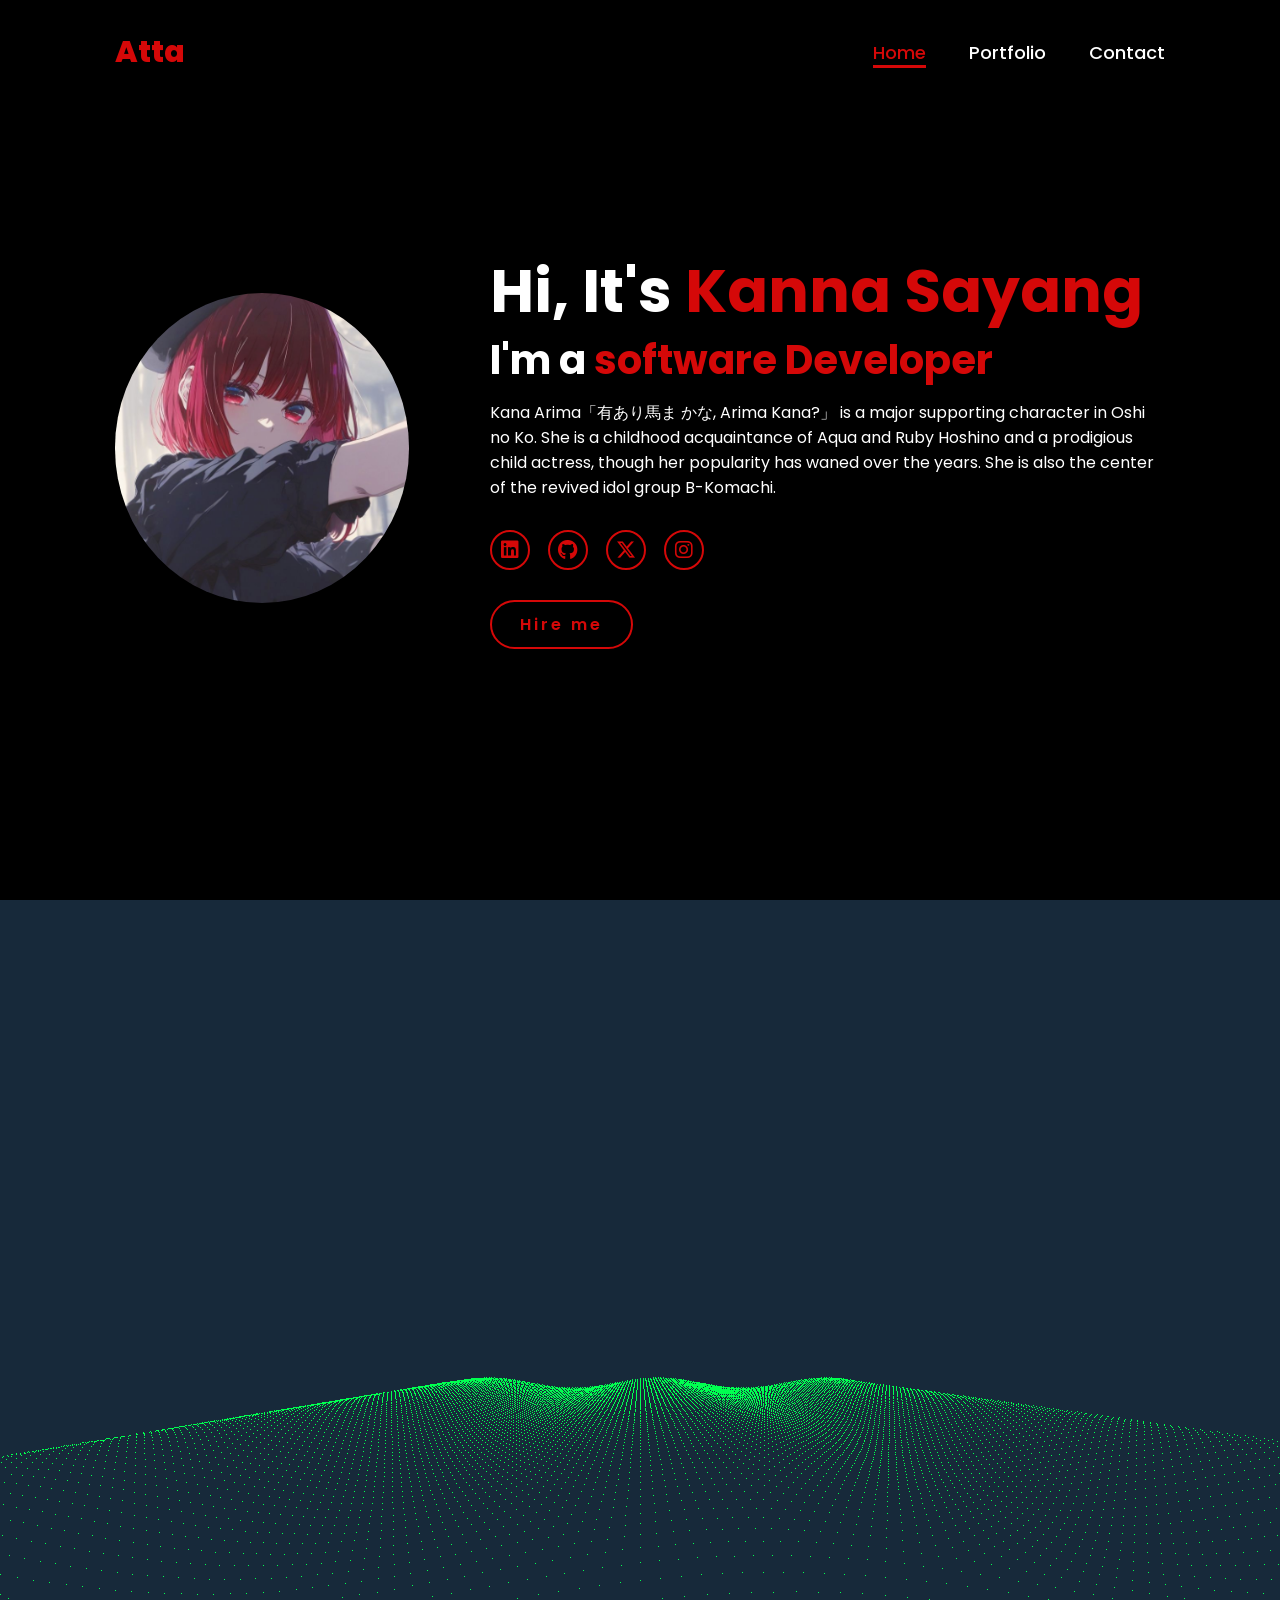
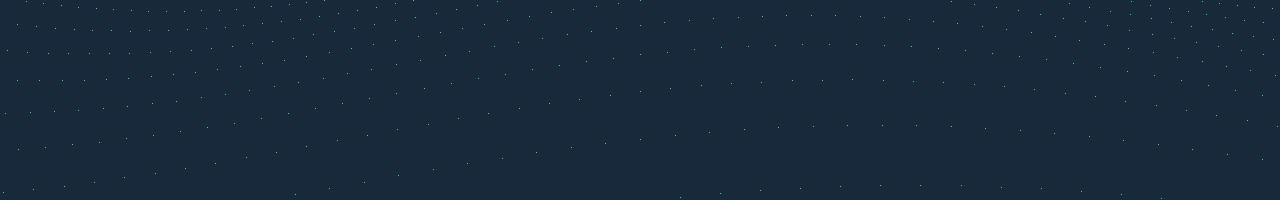
==== index.html @ e927f00f "Add files via upload" ====
<!DOCTYPE html>
<html lang="en">
    
<head>
    <meta charset="UTF-8">
    <meta name="viewport" content="width=device-width, initial-scale=1.0">
    <link rel="stylesheet" href="https://cdnjs.cloudflare.com/ajax/libs/font-awesome/6.5.2/css/all.min.css">
    <link rel="stylesheet" href="style.css">
    <title>Portfolio Website</title>
</head>
<body class="jt">


<div class="transition-circle"></div>
<div class="transition-circle-2"></div>

<header>
    <a href="script.js" class="logo">Atta</a>

    <nav>
        <a href="index.html" class="active">Home</a>
        <a href="portofolio.html" class="nav-link">Portfolio</a>
        <a href="contact.html" class="nav-link">Contact</a>
    </nav>
</header>


    <section  class="home">
        <div class="home-img">
            <img src="ava.png" alt="">
        </div>
        <div class="home-content">
            <h1>Hi, It's <span>Kanna Sayang</span></h1>
            <h3 class="typing-text">I'm a <span></span></h3>
            <p>Kana Arima「有あり馬ま かな, Arima Kana?」 is a major supporting character in Oshi no Ko. She is a childhood acquaintance of Aqua and Ruby Hoshino and a prodigious child actress, though her popularity has waned over the years. She is also the center of the revived idol group B-Komachi.</p>
            <div class="social-icons">
                <a href="#"><i class="fa-brands fa-linkedin"></i></a>
                <a href="#"><i class="fa-brands fa-github"></i></a>
                <a href="#"><i class="fa-brands fa-x-twitter"></i></a>
                <a href="#"><i class="fa-brands fa-instagram"></i></a>
            </div>
            <a href="#" class="btn">Hire me</a>
        </div>
    </section>

<canvas></canvas>
        <script  src="script.js">
</script>


</body>
</html>
---- style.css ----
@import url('https://fonts.googleapis.com/css2?family=Poppins:wght@100;200;300;400;500;600&display=swap');

*{
    margin: 0;
    padding: 0;
    box-sizing: border-box;
    text-decoration: none;
    border: none;
    outline: none;
    font-family: 'Poppins', sans-serif;
}

html{
    font-size: 62.5%;
}

body{
    width: 100%;
    height: 100vh;
    overflow-x: hidden;
    background-color: black;
    color: white;
}

header{
    margin-top: 20px;
    position: fixed;
    top: 0;
    left: 0;
    width: 100%;
    padding: 1rem 9%;
    background-color: transparent;
    filter: drop-shadow(10px);
    display: flex;
    justify-content: space-between;
    align-items: center;
    z-index: 100;
}

.logo{
    font-size: 3rem;
    color: #d50808;
    font-weight: 800;
    cursor: pointer;
    transition: 0.5s ease;
}

.logo:hover{
    transform: scale(1.1);
}

nav a{
    font-size: 1.8rem;
    color: white;
    margin-left: 4rem;
    font-weight: 500;
    transition: 0.3s ease;
    border-bottom: 3px solid transparent;
}

nav a:hover,
nav a.active{
    color: #d50808;
    border-bottom: 3px solid #d50808;
}

@media(max-width:995px){
    nav{
        position: absolute;
        display: none;
        top: 0;
        right: 0;
        width: 40%;
        border-left: 3px solid #d50808;
        border-bottom: 3px solid #d50808;
        border-bottom-left-radius: 2rem;
        padding: 1rem solid;
        background-color: #161616;
        border-top: 0.1rem solid rgba(0,0,0,0.1);
    }

    nav.active{
        display: block;
    }

    nav a{
        display: block;
        font-size: 2rem;
        margin: 3rem 0;
    }

    nav a:hover,
    nav a.active{
        padding: 1rem;
        border-radius: 0.5rem;
        border-bottom: 0.5rem solid #d50808;
    }
}

section{
    min-height: 100vh;
    padding: 5rem 9% 5rem;
}

.home{
    display: flex;
    justify-content: center;
    align-items: center;
    gap: 8rem;
    background-color: black;
}

.home .home-content h1{
    font-size: 6rem;
    font-weight: 700;
    line-height: 1.3;
}

span{
    color: #d50808;
}

.home-content h3{
    font-size: 4rem;
    margin-bottom: 1rem;
    font-weight: 700;
}

.home-content p{
    font-size: 1.6rem;
}

.home-img{
    border-radius: 50%;
}

.home-img img{
    position: relative;
    width: 23vw;
    border-radius: 50%;
    box-shadow: 0 0 25px solid #d50808;
    cursor: pointer;
    transition: 0.2s linear;
}

.home-img img:hover{
    font-size: 1.8rem;
    font-weight: 500;
}

.social-icons a{
    display: inline-flex;
    justify-content: center;
    align-items: center;
    width: 4rem;
    height: 4rem;
    background-color: transparent;
    border: 0.2rem solid #d50808;
    font-size: 2rem;
    border-radius: 50%;
    margin: 3rem 1.5rem 3rem 0;
    transition: 0.3s ease;
    color: #d50808;
}

.social-icons a:hover{
    color: black;
    transform: scale(1.3) translateY(-5px);
    background-color: #d50808;
    box-shadow: 0  0 25px #d50808;
}

.btn{
    display: inline-block;
    padding: 1rem 2.8rem;
    background-color: black;
    border-radius: 4rem;
    font-size: 1.6rem;
    color: #d50808;
    letter-spacing: 0.3rem;
    font-weight: 600;
    border: 2px solid #d50808;
    transition: 0.3s ease;
    cursor: pointer;
}

.btn:hover{
    transform: scale3d(1.03);
    background-color: #d50808;
    color: black;
    box-shadow: 0 0 25px #d50808;
}

.typing-text{
    font-size: 34px;
    font-weight: 600;
    min-width: 280px;
}

.typing-text span{
    position: relative;
}

.typing-text span::before{
    content: "software Developer";
    color: #d50808;
    animation: words 20s infinite;
}

.typing-text span::after{
    content: "";
    background-color: black;
    position: absolute;
    width: calc(100% + 8px);
    height: 100%;
    border-left: 3px solid black;
    right: -8;
    animation: cursor 0.6s infinite;
}

@keyframes cursor{
    to{
        border-left: 3px solid #d50808;
    }
}

@keyframes words{
    0%, 20%{
        content: "Web Developer";
    }
    21%, 40%{
        content: "Developer";
    }
    41%, 60%{
        content: "Web Designer";
    }
    61%, 80%{
        content: "Softwre Dev";
    }
    81%, 100%{
        content: "Singer";
    }
}

@media (max-width: 1000px){
    .home{
        gap: 4rem;
    }
}

@media(max-width:995px){
    .home{
        flex-direction: column;
        margin: 5rem 4rem;
    }

    .home .home-content h3{
        font-size: 2.5rem;
    }

    .home-content h1{
        font-size: 5rem;
    }

    .home-img img{
        width: 70vw;
        margin-top: 4rem;
    }
}







.home-content > *{
    opacity: 0;
    transform: translateY(40px);
}

@keyframes fadeUp{
    to{
        opacity: 1;
        transform: translateY(0);
    }
}

.home-content h1{
    animation: fadeUp 0.8s ease forwards;
    animation-delay: 0.2s;
}

.home-content h3{
    animation: fadeUp 0.8s ease forwards;
    animation-delay: 0.4s;
}

.home-content p{
    animation: fadeUp 0.8s ease forwards;
    animation-delay: 0.6s;
}

.social-icons{
    opacity: 0;
    transform: translateY(40px);
    animation: fadeUp 0.8s ease forwards;
    animation-delay: 0.8s;
}

.btn{
    opacity: 0;
    transform: translateY(40px);
    animation: fadeUp 0.8s ease forwards;
    animation-delay: 1s;
}





nav a{
    font-size: 1.8rem;
    color: white;
    margin-left: 4rem;
    font-weight: 500;
    border-bottom: 3px solid transparent;

    /* animasi awal */
    opacity: 0;
    transform: translateX(50px);
    animation: slideIn 0.6s ease forwards;
}



nav a:nth-child(1){
    animation-delay: 0.4s;
}

nav a:nth-child(2){
    animation-delay: 0.6s;
}

nav a:nth-child(3){
    animation-delay: 0.8s;
}


@keyframes slideIn{
    to{
        opacity: 1;
        transform: translateX(0);
    }
}







.home-img img{
    position: relative;
    width: 23vw;
    border-radius: 50%;

    /* animasi awal */
    opacity: 0;
    transform: translateX(100px);

    animation: imgSlide 1s ease forwards;
    animation-delay: 0.3s; /* biar muncul setelah mulai */
}


@keyframes imgSlide{
    to{
        opacity: 1;
        transform: translateX(0);
    }
}

.home-img img{
    transform: translateX(100px) scale(0.8);
}

@keyframes imgSlide{
    to{
        opacity: 1;
        transform: translateX(0) scale(1);
    }
}



.home-img img:hover{
    transform: translateY(-15px) scale(1.05);
    box-shadow: 
        0 20px 40px rgba(0,0,0,0.6),
        0 0 25px rgba(213, 8, 8, 0.6),
        0 0 50px rgba(213, 8, 8, 0.3);
}

canvas {margin: 0; padding: 0;}

canvas {display: block;}





/*portoooooo

/* ===== PORTFOLIO ===== */

.portfolio{
    background: black;
    text-align: center;
    padding: 5rem 9%;
}

.portfolio h2{
    font-size: 4rem;
    margin-bottom: 3rem;
    color: #d50808;
}

.portfolio-container{
    display: flex;
    gap: 2rem;
    justify-content: center;
    flex-wrap: wrap;
}

.portfolio-box{
    position: relative;
    width: 300px;
    height: 200px;
    border-radius: 1rem;
    overflow: hidden;
    cursor: pointer;
    transition: transform 0.3s ease;
}

.portfolio-box img{
    width: 100%;
    height: 100%;
    object-fit: cover;
}

.portfolio-box:hover{
    transform: translateY(-10px) scale(1.05);
}

.portfolio-layer{
    position: absolute;
    bottom: 0;
    left: 0;
    width: 100%;
    height: 100%;

    background: linear-gradient(
        rgba(0,0,0,0.2),
        rgba(213,8,8,0.8)
    );

    display: flex;
    justify-content: center;
    align-items: center;
    flex-direction: column;

    opacity: 0;
    transition: 0.4s ease;
}

.portfolio-box:hover .portfolio-layer{
    opacity: 1;
}

.portfolio-box.clicked{
    animation: clickBounce 0.3s ease;
}

@keyframes clickBounce{
    0% { transform: scale(1); }
    50% { transform: scale(1.1); }
    100% { transform: scale(1); }
}



/* 🔴 lingkaran kedua (transparan) */


/* ===== TRANSITION EFFECT ===== */

.transition-circle,
.transition-circle-2{
    position: fixed;
    width: 0;
    height: 0;
    border-radius: 50%;
    pointer-events: none;

    left: 0;
    top: 0;
    transform: translate(-50%, -50%);
}

/* lingkaran utama */
.transition-circle{
    background: #d50808;
    z-index: 9999;
    transition: width 0.6s ease, height 0.6s ease;
}

/* lingkaran transparan */
.transition-circle-2{
    background: rgba(213, 8, 8, 0.25);
    z-index: 9998;
    transition: width 0.8s ease, height 0.8s ease;
}

/* aktif */
.transition-circle.active{
    width: 200vw;
    height: 200vw;
}

.transition-circle-2.active{
    width: 260vw;
    height: 260vw;
}

* {margin: 0; padding: 0;}

canvas {display: block;}
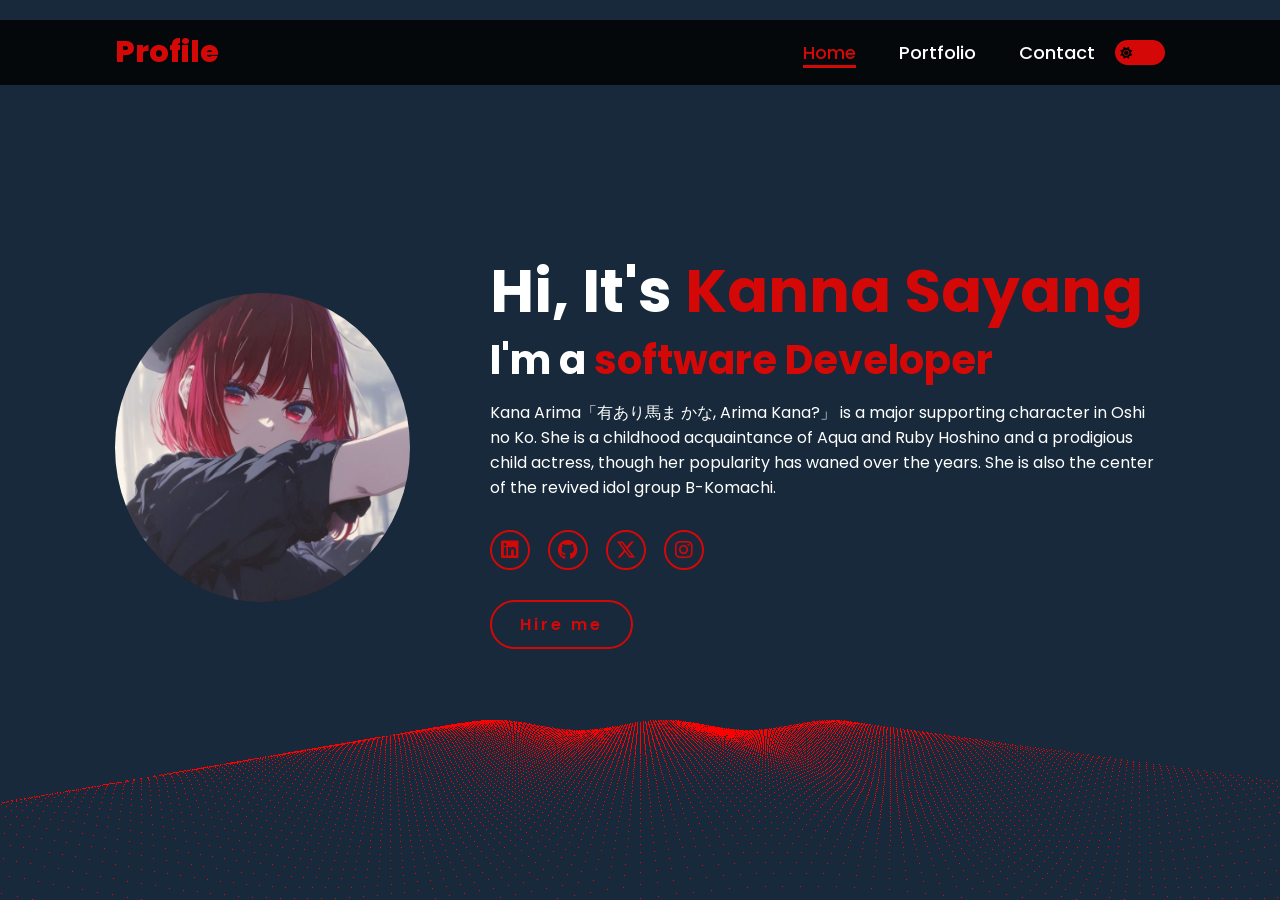
==== commit 02da8cd8: "kontol" ====
--- a/index.html
+++ b/index.html
@@ -10,18 +10,31 @@
 </head>
 <body class="jt">
 
+<canvas></canvas>
 
 <div class="transition-circle"></div>
 <div class="transition-circle-2"></div>
 
 <header>
-    <a href="script.js" class="logo">Atta</a>
+    <a href="script.js" class="logo">Profile</a>
 
     <nav>
         <a href="index.html" class="active">Home</a>
         <a href="portofolio.html" class="nav-link">Portfolio</a>
         <a href="contact.html" class="nav-link">Contact</a>
     </nav>
+    <div class="mode-toggle">
+        <input type="checkbox" id="mode-switch">
+        <label for="mode-switch" class="toggle-label">
+            <i class="fa-solid fa-sun"></i>
+            <i class="fa-solid fa-moon"></i>
+        </label>
+    </div>
+        <div class="hamburger" id="hamburger">
+        <span></span>
+        <span></span>
+        <span></span>
+    </div>
 </header>
 
 
@@ -43,8 +56,9 @@
         </div>
     </section>
 
-<canvas></canvas>
-        <script  src="script.js">
+
+
+    <script src="script.js">
 </script>
 
 
--- a/style.css
+++ b/style.css
@@ -1,4 +1,26 @@
 @import url('https://fonts.googleapis.com/css2?family=Poppins:wght@100;200;300;400;500;600&display=swap');
+
+:root {
+    --bg-color: black;
+    --text-color: white;
+    --accent-color: #d50808;
+    --card-bg: rgba(255, 255, 255, 0.05);
+    --header-bg: rgba(0, 0, 0, 0.8);
+    --input-bg: transparent;
+    --input-border: #d50808;
+    --canvas-bg: #17293a;
+}
+
+.light-mode {
+    --bg-color: #f4f4f4;
+    --text-color: #333;
+    --accent-color: #d50808;
+    --card-bg: rgba(0, 0, 0, 0.05);
+    --header-bg: rgba(255, 255, 255, 0.9);
+    --input-bg: rgba(255, 255, 255, 0.8);
+    --input-border: #d50808;
+    --canvas-bg: #e0e0e0;
+}
 
 *{
     margin: 0;
@@ -18,8 +40,9 @@
     width: 100%;
     height: 100vh;
     overflow-x: hidden;
-    background-color: black;
-    color: white;
+    background-color: var(--bg-color);
+    color: var(--text-color);
+    transition: background-color 0.3s ease, color 0.3s ease;
 }
 
 header{
@@ -29,17 +52,64 @@
     left: 0;
     width: 100%;
     padding: 1rem 9%;
-    background-color: transparent;
-    filter: drop-shadow(10px);
+    background-color: var(--header-bg);
+    backdrop-filter: blur(10px);
+    -webkit-backdrop-filter: blur();
     display: flex;
     justify-content: space-between;
     align-items: center;
     z-index: 100;
 }
 
+.mode-toggle {
+    margin-left: 2rem;
+    display: flex;
+    align-items: center;
+}
+
+#mode-switch {
+    display: none;
+}
+
+.toggle-label {
+    position: relative;
+    width: 50px;
+    height: 25px;
+    background-color: var(--accent-color);
+    border-radius: 25px;
+    cursor: pointer;
+    display: flex;
+    align-items: center;
+    justify-content: space-between;
+    padding: 0 5px;
+    transition: 0.3s ease;
+}
+
+.toggle-label i {
+    font-size: 12px;
+    color: var(--bg-color);
+    transition: 0.3s ease;
+}
+
+#mode-switch:checked + .toggle-label {
+    background-color: var(--text-color);
+}
+
+#mode-switch:checked + .toggle-label .fa-sun {
+    opacity: 0;
+}
+
+#mode-switch:checked + .toggle-label .fa-moon {
+    opacity: 1;
+}
+
+.toggle-label .fa-moon {
+    opacity: 0;
+}
+
 .logo{
     font-size: 3rem;
-    color: #d50808;
+    color: var(--accent-color);
     font-weight: 800;
     cursor: pointer;
     transition: 0.5s ease;
@@ -51,7 +121,7 @@
 
 nav a{
     font-size: 1.8rem;
-    color: white;
+    color: var(--text-color);
     margin-left: 4rem;
     font-weight: 500;
     transition: 0.3s ease;
@@ -60,22 +130,66 @@
 
 nav a:hover,
 nav a.active{
-    color: #d50808;
-    border-bottom: 3px solid #d50808;
+    color: var(--accent-color);
+    border-bottom: 3px solid var(--accent-color);
+}
+
+nav{
+    margin-left: auto;
+}
+
+.hamburger{
+    display: none;
+    flex-direction: column;
+    cursor: pointer;
+    gap: 5px;
+}
+
+.hamburger span{
+    width: 25px;
+    height: 3px;
+    background-color: var(--accent-color);
+    transition: 0.3s;
+}
+
+.hamburger.active span:nth-child(1){
+    transform: rotate(45deg) translate(5px, 5px);
+}
+
+.hamburger.active span:nth-child(2){
+    opacity: 0;
+}
+
+.hamburger.active span:nth-child(3){
+    transform: rotate(-45deg) translate(7px, -6px);
 }
 
 @media(max-width:995px){
+    header{
+        padding: 1rem 5%;
+    }
+
+    .mode-toggle {
+        margin-left: 1rem;
+    }
+
+    .hamburger{
+        display: flex !important;
+        margin-right: 1rem;
+        z-index: 101;
+    }
+
     nav{
         position: absolute;
         display: none;
         top: 0;
         right: 0;
         width: 40%;
-        border-left: 3px solid #d50808;
-        border-bottom: 3px solid #d50808;
+        border-left: 3px solid var(--accent-color);
+        border-bottom: 3px solid var(--accent-color);
         border-bottom-left-radius: 2rem;
         padding: 1rem solid;
-        background-color: #161616;
+        background-color: var(--card-bg);
         border-top: 0.1rem solid rgba(0,0,0,0.1);
     }
 
@@ -93,7 +207,7 @@
     nav a.active{
         padding: 1rem;
         border-radius: 0.5rem;
-        border-bottom: 0.5rem solid #d50808;
+        border-bottom: 0.5rem solid var(--accent-color);
     }
 }
 
@@ -107,7 +221,6 @@
     justify-content: center;
     align-items: center;
     gap: 8rem;
-    background-color: black;
 }
 
 .home .home-content h1{
@@ -117,7 +230,7 @@
 }
 
 span{
-    color: #d50808;
+    color: var(--accent-color);
 }
 
 .home-content h3{
@@ -138,7 +251,7 @@
     position: relative;
     width: 23vw;
     border-radius: 50%;
-    box-shadow: 0 0 25px solid #d50808;
+    box-shadow: 0 0 25px solid var(--accent-color);
     cursor: pointer;
     transition: 0.2s linear;
 }
@@ -155,40 +268,39 @@
     width: 4rem;
     height: 4rem;
     background-color: transparent;
-    border: 0.2rem solid #d50808;
+    border: 0.2rem solid var(--accent-color);
     font-size: 2rem;
     border-radius: 50%;
     margin: 3rem 1.5rem 3rem 0;
     transition: 0.3s ease;
-    color: #d50808;
+    color: var(--accent-color);
 }
 
 .social-icons a:hover{
-    color: black;
+    color: var(--bg-color);
     transform: scale(1.3) translateY(-5px);
-    background-color: #d50808;
-    box-shadow: 0  0 25px #d50808;
+    background-color: var(--accent-color);
+    box-shadow: 0  0 25px var(--accent-color);
 }
 
 .btn{
     display: inline-block;
     padding: 1rem 2.8rem;
-    background-color: black;
     border-radius: 4rem;
     font-size: 1.6rem;
-    color: #d50808;
+    color: var(--accent-color);
     letter-spacing: 0.3rem;
     font-weight: 600;
-    border: 2px solid #d50808;
+    border: 2px solid var(--accent-color);
     transition: 0.3s ease;
     cursor: pointer;
 }
 
 .btn:hover{
     transform: scale3d(1.03);
-    background-color: #d50808;
-    color: black;
-    box-shadow: 0 0 25px #d50808;
+    background-color: var(--accent-color);
+    color: var(--bg-color);
+    box-shadow: 0 0 25px var(--accent-color);
 }
 
 .typing-text{
@@ -203,24 +315,23 @@
 
 .typing-text span::before{
     content: "software Developer";
-    color: #d50808;
+    color: var(--accent-color);
     animation: words 20s infinite;
 }
 
 .typing-text span::after{
     content: "";
-    background-color: black;
-    position: absolute;
+    background-color: var(--bg-color); /* ikut mode */
     width: calc(100% + 8px);
     height: 100%;
-    border-left: 3px solid black;
-    right: -8;
-    animation: cursor 0.6s infinite;
+    border-left: 3px solid var(--bg-color) /* cursor kontras */
+    right: -8px;
+    animation: cursor 1s infinite;
 }
 
 @keyframes cursor{
     to{
-        border-left: 3px solid #d50808;
+        border-left: 3px solid var(--accent-color);
     }
 }
 
@@ -325,37 +436,7 @@
     margin-left: 4rem;
     font-weight: 500;
     border-bottom: 3px solid transparent;
-
-    /* animasi awal */
-    opacity: 0;
-    transform: translateX(50px);
-    animation: slideIn 0.6s ease forwards;
-}
-
-
-
-nav a:nth-child(1){
-    animation-delay: 0.4s;
-}
-
-nav a:nth-child(2){
-    animation-delay: 0.6s;
-}
-
-nav a:nth-child(3){
-    animation-delay: 0.8s;
-}
-
-
-@keyframes slideIn{
-    to{
-        opacity: 1;
-        transform: translateX(0);
-    }
-}
-
-
-
+}
 
 
 
@@ -392,15 +473,123 @@
     }
 }
 
+/* Contact Section */
+.contact {
+    display: flex;
+    flex-direction: column;
+    align-items: center;
+    padding: 5rem 9%;
+    min-height: 100vh;
+}
+
+.contact h2 {
+    font-size: 4rem;
+    font-weight: 700;
+    margin-bottom: 3rem;
+    color: white;
+}
+
+.contact-container {
+    display: flex;
+    justify-content: space-between;
+    width: 100%;
+    max-width: 1200px;
+    gap: 4rem;
+}
+
+.contact-info {
+    flex: 1;
+    padding: 2rem;
+    background-color: var(--card-bg);
+    border-radius: 1rem;
+    border: 2px solid var(--accent-color);
+}
+
+.contact-info h3 {
+    font-size: 2.5rem;
+    margin-bottom: 1rem;
+    color: var(--accent-color);
+}
+
+.contact-info p {
+    font-size: 1.6rem;
+    margin-bottom: 2rem;
+}
+
+.info-item {
+    display: flex;
+    align-items: center;
+    margin-bottom: 1.5rem;
+    font-size: 1.6rem;
+}
+
+.info-item i {
+    margin-right: 1rem;
+    color: var(--accent-color);
+    font-size: 2rem;
+}
+
+.contact-form {
+    flex: 1;
+    padding: 2rem;
+    background-color: var(--card-bg);
+    border-radius: 1rem;
+    border: 2px solid var(--accent-color);
+}
+
+.form-group {
+    margin-bottom: 1.5rem;
+}
+
+.form-group input,
+.form-group textarea {
+    width: 100%;
+    padding: 1rem;
+    background-color: var(--input-bg);
+    border: 2px solid var(--input-border);
+    border-radius: 0.5rem;
+    color: var(--text-color);
+    font-size: 1.6rem;
+}
+
+.form-group input::placeholder,
+.form-group textarea::placeholder {
+    color: rgba(255, 255, 255, 0.7);
+}
+
+.form-group textarea {
+    resize: vertical;
+    min-height: 100px;
+}
+
+.contact-form .btn {
+    width: 100%;
+    padding: 1rem;
+    font-size: 1.8rem;
+}
+
+@media (max-width: 995px) {
+    .contact-container {
+        flex-direction: column;
+        gap: 2rem;
+    }
+
+    .contact h2 {
+        font-size: 3rem;
+    }
+
+    .contact-info h3 {
+        font-size: 2rem;
+    }
+}
+
 
 
 .home-img img:hover{
     transform: translateY(-15px) scale(1.05);
     box-shadow: 
-        0 20px 40px rgba(0,0,0,0.6),
-        0 0 25px rgba(213, 8, 8, 0.6),
-        0 0 50px rgba(213, 8, 8, 0.3);
-}
+        0 0 50px rgb(244, 7, 7);
+}   
 
 canvas {margin: 0; padding: 0;}
 
@@ -415,7 +604,6 @@
 /* ===== PORTFOLIO ===== */
 
 .portfolio{
-    background: black;
     text-align: center;
     padding: 5rem 9%;
 }
@@ -423,14 +611,27 @@
 .portfolio h2{
     font-size: 4rem;
     margin-bottom: 3rem;
-    color: #d50808;
+    color: var(--accent-color);
+    opacity: 0;
+    transform: translateY(40px);
+    animation: fadeUp 0.8s ease forwards;
+    animation-delay: 0.2s;
 }
 
 .portfolio-container{
-    display: flex;
+    display: grid;
+    grid-template-columns: repeat(2, 1fr);
     gap: 2rem;
-    justify-content: center;
-    flex-wrap: wrap;
+    justify-items: center;
+    max-width: 700px;
+    margin: 0 auto;
+}
+
+@media(max-width:768px){
+    .portfolio-container{
+        grid-template-columns: 1fr;
+        max-width: 400px;
+    }
 }
 
 .portfolio-box{
@@ -441,6 +642,33 @@
     overflow: hidden;
     cursor: pointer;
     transition: transform 0.3s ease;
+    opacity: 0;
+    transform: translateY(40px);
+    animation: fadeUp 0.8s ease forwards;
+}
+
+.portfolio-box:nth-child(1){
+    animation-delay: 0.4s;
+}
+
+.portfolio-box:nth-child(2){
+    animation-delay: 0.6s;
+}
+
+.portfolio-box:nth-child(3){
+    animation-delay: 0.8s;
+}
+
+.portfolio-box:nth-child(4){
+    animation-delay: 1s;
+}
+
+.portfolio-box:nth-child(5){
+    animation-delay: 1.2s;
+}
+
+.portfolio-box:nth-child(7){
+    animation-delay: 1.4s;
 }
 
 .portfolio-box img{
@@ -476,16 +704,6 @@
 
 .portfolio-box:hover .portfolio-layer{
     opacity: 1;
-}
-
-.portfolio-box.clicked{
-    animation: clickBounce 0.3s ease;
-}
-
-@keyframes clickBounce{
-    0% { transform: scale(1); }
-    50% { transform: scale(1.1); }
-    100% { transform: scale(1); }
 }
 
 
@@ -533,6 +751,24 @@
     height: 260vw;
 }
 
-* {margin: 0; padding: 0;}
-
-canvas {display: block;}+canvas {
+    position: fixed;
+    top: 0;
+    left: 0;
+    width: 100%;
+    height: 100%;
+    z-index: 1;
+    display: block;
+    margin: 0;
+    padding: 0;
+}
+
+header {
+    z-index: 100;  /* pastikan header di atas canvas */
+    position: fixed;
+}
+
+section {
+    position: relative;
+    z-index: 10;  /* section di atas canvas */
+}
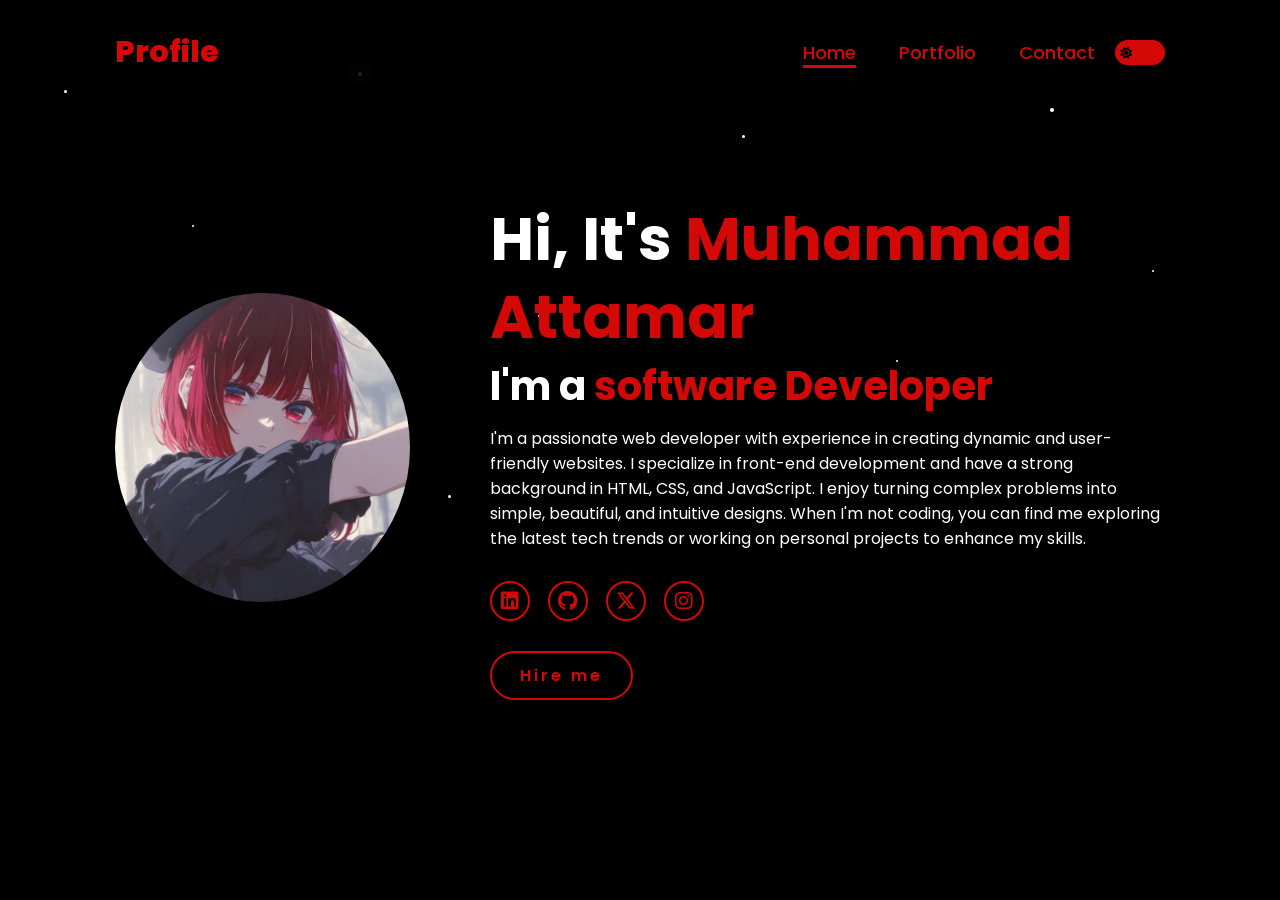
==== commit df26fe51: "Add files via upload" ====
--- a/index.html
+++ b/index.html
@@ -12,13 +12,31 @@
 
 <canvas></canvas>
 
+<div class="smoke">
+    <span></span>
+    <span></span>
+    <span></span>
+    <span></span>
+    <span></span>
+    <span></span>
+    <span></span>
+    <span></span>
+    <span></span>
+    <span></span>
+</div>
+
+<!-- komet tambahan -->
+<div class="comet"></div>
+<div class="comet comet-2"></div>
+<div class="comet comet-3"></div>
+
 <div class="transition-circle"></div>
 <div class="transition-circle-2"></div>
 
 <header>
-    <a href="script.js" class="logo">Profile</a>
+    <a href="index.html" class="logo">Profile</a>
 
-    <nav>
+    <nav> 
         <a href="index.html" class="active">Home</a>
         <a href="portofolio.html" class="nav-link">Portfolio</a>
         <a href="contact.html" class="nav-link">Contact</a>
@@ -29,12 +47,6 @@
             <i class="fa-solid fa-sun"></i>
             <i class="fa-solid fa-moon"></i>
         </label>
-    </div>
-        <div class="hamburger" id="hamburger">
-        <span></span>
-        <span></span>
-        <span></span>
-    </div>
 </header>
 
 
@@ -43,16 +55,21 @@
             <img src="ava.png" alt="">
         </div>
         <div class="home-content">
-            <h1>Hi, It's <span>Kanna Sayang</span></h1>
+            <h1>Hi, It's <span>Muhammad Attamar</span></h1>
             <h3 class="typing-text">I'm a <span></span></h3>
-            <p>Kana Arima「有あり馬ま かな, Arima Kana?」 is a major supporting character in Oshi no Ko. She is a childhood acquaintance of Aqua and Ruby Hoshino and a prodigious child actress, though her popularity has waned over the years. She is also the center of the revived idol group B-Komachi.</p>
+            <p>I'm a passionate web developer with experience in creating dynamic and user-friendly websites.
+                I specialize in front-end development and have a strong background in HTML, CSS, and JavaScript. 
+                I enjoy turning complex problems into simple, beautiful, and intuitive designs.
+                When I'm not coding, you can find me exploring the latest tech trends or working on personal projects to enhance my skills.</p>
+            </p>
+            </p>
             <div class="social-icons">
-                <a href="#"><i class="fa-brands fa-linkedin"></i></a>
-                <a href="#"><i class="fa-brands fa-github"></i></a>
-                <a href="#"><i class="fa-brands fa-x-twitter"></i></a>
-                <a href="#"><i class="fa-brands fa-instagram"></i></a>
+                <a href="https://images.examples.com/wp-content/uploads/2018/04/job-application-letter-sample-1.jpg"><i class="fa-brands fa-linkedin"></i></a>
+                <a href="https://github.com/AttaNgoding"><i class="fa-brands fa-github"></i></a>
+                <a href="https://www.bing.com/images/search?view=detailV2&ccid=py03dNa5&id=ED8A94BF3DC5ADBE5DF53D66835B8654FE7BDEE7&thid=OIP.py03dNa57HkpeiY1grLVUAHaFG&mediaurl=https%3a%2f%2fi.imgflip.com%2f7ivabi.jpg&exph=500&expw=725&q=i+dont+have+twiter&FORM=IRPRST&ck=6E15CFA516A2A0E7F2DC7AE9917935C0&selectedIndex=1&itb=0"><i class="fa-brands fa-x-twitter"></i></a>
+                <a href="https://www.instagram.com/attachdf_/"><i class="fa-brands fa-instagram"></i></a>
             </div>
-            <a href="#" class="btn">Hire me</a>
+            <a href="contact.html" class="btn">Hire me</a>
         </div>
     </section>
 
@@ -61,6 +78,11 @@
     <script src="script.js">
 </script>
 
+<div class="page-nav">
+    <a href="contact.html" class="page-btn left">&#8249;</a>
+    <a href="portofolio.html" class="page-btn right">&#8250;</a>
+</div>
 
 </body>
-</html>+</html>
+
--- a/style.css
+++ b/style.css
@@ -5,10 +5,9 @@
     --text-color: white;
     --accent-color: #d50808;
     --card-bg: rgba(255, 255, 255, 0.05);
-    --header-bg: rgba(0, 0, 0, 0.8);
     --input-bg: transparent;
     --input-border: #d50808;
-    --canvas-bg: #17293a;
+    --header-bg: rgba(0, 0, 0, 0.1);
 }
 
 .light-mode {
@@ -19,7 +18,6 @@
     --header-bg: rgba(255, 255, 255, 0.9);
     --input-bg: rgba(255, 255, 255, 0.8);
     --input-border: #d50808;
-    --canvas-bg: #e0e0e0;
 }
 
 *{
@@ -324,7 +322,7 @@
     background-color: var(--bg-color); /* ikut mode */
     width: calc(100% + 8px);
     height: 100%;
-    border-left: 3px solid var(--bg-color) /* cursor kontras */
+    border-left: 3px solid var(--bg-color); /* cursor kontras */
     right: -8px;
     animation: cursor 1s infinite;
 }
@@ -432,7 +430,7 @@
 
 nav a{
     font-size: 1.8rem;
-    color: white;
+    color: var(--accent-color);
     margin-left: 4rem;
     font-weight: 500;
     border-bottom: 3px solid transparent;
@@ -486,7 +484,7 @@
     font-size: 4rem;
     font-weight: 700;
     margin-bottom: 3rem;
-    color: white;
+    color: var(--accent-color);
 }
 
 .contact-container {
@@ -554,7 +552,8 @@
 
 .form-group input::placeholder,
 .form-group textarea::placeholder {
-    color: rgba(255, 255, 255, 0.7);
+    color: var(--text-color);
+    opacity: 0.7;
 }
 
 .form-group textarea {
@@ -621,7 +620,7 @@
 .portfolio-container{
     display: grid;
     grid-template-columns: repeat(2, 1fr);
-    gap: 2rem;
+    gap: 10rem;
     justify-items: center;
     max-width: 700px;
     margin: 0 auto;
@@ -639,7 +638,7 @@
     width: 300px;
     height: 200px;
     border-radius: 1rem;
-    overflow: hidden;
+    overflow: visible;
     cursor: pointer;
     transition: transform 0.3s ease;
     opacity: 0;
@@ -771,4 +770,243 @@
 section {
     position: relative;
     z-index: 10;  /* section di atas canvas */
+}
+
+.portfolio-caption {
+    padding: 1rem;
+    text-align: center;
+    background-color: var(--card-bg);
+    border: 1px solid var(--accent-color);
+    border-top: none;
+    border-radius: 0 0 1rem 1rem;
+}
+
+.portfolio-caption h4 {
+    font-size: 1.6rem;
+    color: var(--accent-color);
+    margin-bottom: 0.3rem;
+}
+
+.portfolio-caption p {
+    font-size: 1.3rem;
+    color: var(--text-color);
+}
+
+
+/* ===== STAR & COMET EFFECT ===== */
+.smoke {
+    position: fixed;
+    top: 0;
+    left: 0;
+    width: 100%;
+    height: 100%;
+    pointer-events: none;
+    z-index: 2;
+    overflow: hidden;
+}
+
+/* ===== BINTANG ===== */
+.smoke span {
+    position: absolute;
+    background: white;
+    border-radius: 50%;
+    animation: twinkle 3s infinite ease-in-out;
+}
+
+.smoke span:nth-child(1)  { left: 5%;  top: 10%; width: 3px; height: 3px; animation-delay: 0s;   animation-duration: 7s; }
+.smoke span:nth-child(2)  { left: 15%; top: 25%; width: 2px; height: 2px; animation-delay: 0.5s; animation-duration: 7s; }
+.smoke span:nth-child(3)  { left: 28%; top: 8%;  width: 4px; height: 4px; animation-delay: 1s;   animation-duration: 9.5s; }
+.smoke span:nth-child(4)  { left: 42%; top: 35%; width: 2px; height: 2px; animation-delay: 1.5s; animation-duration: 9s; }
+.smoke span:nth-child(5)  { left: 58%; top: 15%; width: 3px; height: 3px; animation-delay: 0.8s; animation-duration: 9s; }
+.smoke span:nth-child(6)  { left: 70%; top: 40%; width: 2px; height: 2px; animation-delay: 2s;   animation-duration: 2s; }
+.smoke span:nth-child(7)  { left: 82%; top: 12%; width: 4px; height: 4px; animation-delay: 0.3s; animation-duration: 3.5s; }
+.smoke span:nth-child(8)  { left: 90%; top: 30%; width: 2px; height: 2px; animation-delay: 1.2s; animation-duration: 2.5s; }
+.smoke span:nth-child(9)  { left: 35%; top: 55%; width: 3px; height: 3px; animation-delay: 2.5s; animation-duration: 4s; }
+.smoke span:nth-child(10) { left: 75%; top: 60%; width: 2px; height: 2px; animation-delay: 0.7s; animation-duration: 8s; }
+
+@keyframes twinkle {
+    0%, 100% { opacity: 1;   transform: scale(1); box-shadow: 0 0 4px 1px rgba(255,255,255,0.8); }
+    50%       { opacity: 0.2; transform: scale(0.5); box-shadow: none; }
+}
+
+/* ===== KOMET ===== */
+.smoke::before,
+.smoke::after {
+    content: '';
+    position: absolute;
+    width: 3px;
+    height: 3px;
+    background: white;
+    border-radius: 50%;
+    box-shadow: 0 0 6px 2px rgba(255,255,255,0.8);
+}
+
+.smoke::before {
+    top: 10%;
+    left: -10%;
+    animation: comet1 6s infinite linear;
+    animation-delay: 0s;
+}
+
+.smoke::after {
+    top: 35%;
+    left: -10%;
+    animation: comet1 6s infinite linear;
+    animation-delay: 3s;
+}
+
+@keyframes comet1 {
+    0% {
+        transform: translateX(0) translateY(0);
+        opacity: 1;
+        box-shadow: 
+            0 0 6px 2px rgba(255,255,255,0.9),
+            4px 0 20px 4px rgba(255,255,255,0.),
+            8px 0 40px 8px rgba(213,8,8,0.3),
+            15px 0 60px 10px rgba(213,8,8,0.1);
+    }
+    70% {
+        opacity: 1;
+    }
+    100% {
+        transform: translateX(120vw) translateY(30vh);
+        opacity: 0;
+        box-shadow: 
+            0 0 6px 2px rgba(255,255,255,0.9),
+            4px 0 20px 4px rgba(255,255,255,0.4),
+            8px 0 40px 8px rgba(213,8,8,0.3),
+            15px 0 60px 10px rgba(213,8,8,0.1);
+    }
+}
+
+
+.home-img img {
+    content: url('ava.png');
+}
+
+.light-mode .home-img img {
+    content: url('ganteng.png');
+}
+
+body {
+    transition: background-color 0.8s ease, color 0.8s ease;
+}
+
+.home-img img,
+.contact-info,
+.contact-form,
+.portfolio-box,
+header,
+nav,
+.btn {
+    transition: all 0.8s ease;
+}
+
+/* ===== ANIMASI CONTACT ===== */
+.contact h2 {
+    opacity: 0;
+    transform: translateY(-30px);
+    animation: fadeDown 0.8s ease forwards;
+    animation-delay: 0.2s;
+}
+
+.contact-info {
+    opacity: 0;
+    transform: translateX(-60px);
+    animation: slideRight 0.8s ease forwards;
+    animation-delay: 0.4s;
+}
+
+.contact-form {
+    opacity: 0;
+    transform: translateX(60px);
+    animation: slideLeft 0.8s ease forwards;
+    animation-delay: 0.4s;
+}
+
+.info-item {
+    opacity: 0;
+    transform: translateX(-30px);
+    animation: slideRight 0.6s ease forwards;
+}
+
+.info-item:nth-child(1) { animation-delay: 0.6s; }
+.info-item:nth-child(2) { animation-delay: 0.8s; }
+.info-item:nth-child(3) { animation-delay: 1s; }
+
+.form-group {
+    opacity: 0;
+    transform: translateY(20px);
+    animation: fadeUp 0.6s ease forwards;
+}
+
+.form-group:nth-child(1) { animation-delay: 0.6s; }
+.form-group:nth-child(2) { animation-delay: 0.8s; }
+.form-group:nth-child(3) { animation-delay: 1s; }
+.form-group:nth-child(4) { animation-delay: 1.2s; }
+
+.contact-form .btn {
+    opacity: 0;
+    animation: fadeUp 0.6s ease forwards;
+    animation-delay: 1.4s;
+}
+
+@keyframes fadeDown {
+    to {
+        opacity: 1;
+        transform: translateY(0);
+    }
+}
+
+@keyframes slideRight {
+    to {
+        opacity: 1;
+        transform: translateX(0);
+    }
+}
+
+@keyframes slideLeft {
+    to {
+        opacity: 1;
+        transform: translateX(0);
+    }
+}
+
+/* ===== PAGE NAV MOBILE ===== */
+.page-nav {
+    display: none;
+    position: fixed;
+    bottom: 30px;
+    width: 100%;
+    justify-content: space-between;
+    padding: 0 20px;
+    z-index: 999;
+    pointer-events: none;
+}
+
+.page-btn {
+    pointer-events: all;
+    width: 45px;
+    height: 45px;
+    background: var(--accent-color);
+    color: white;
+    border-radius: 50%;
+    display: flex;
+    align-items: center;
+    justify-content: center;
+    font-size: 2.5rem;
+    box-shadow: 0 0 15px rgba(213,8,8,0.5);
+    transition: transform 0.3s ease, box-shadow 0.3s ease;
+}
+
+.page-btn:hover {
+    transform: scale(1.2);
+    box-shadow: 0 0 25px rgba(213,8,8,0.8);
+}
+
+/* Hanya muncul di mobile */
+@media (max-width: 768px) {
+    .page-nav {
+        display: flex;
+    }
 }
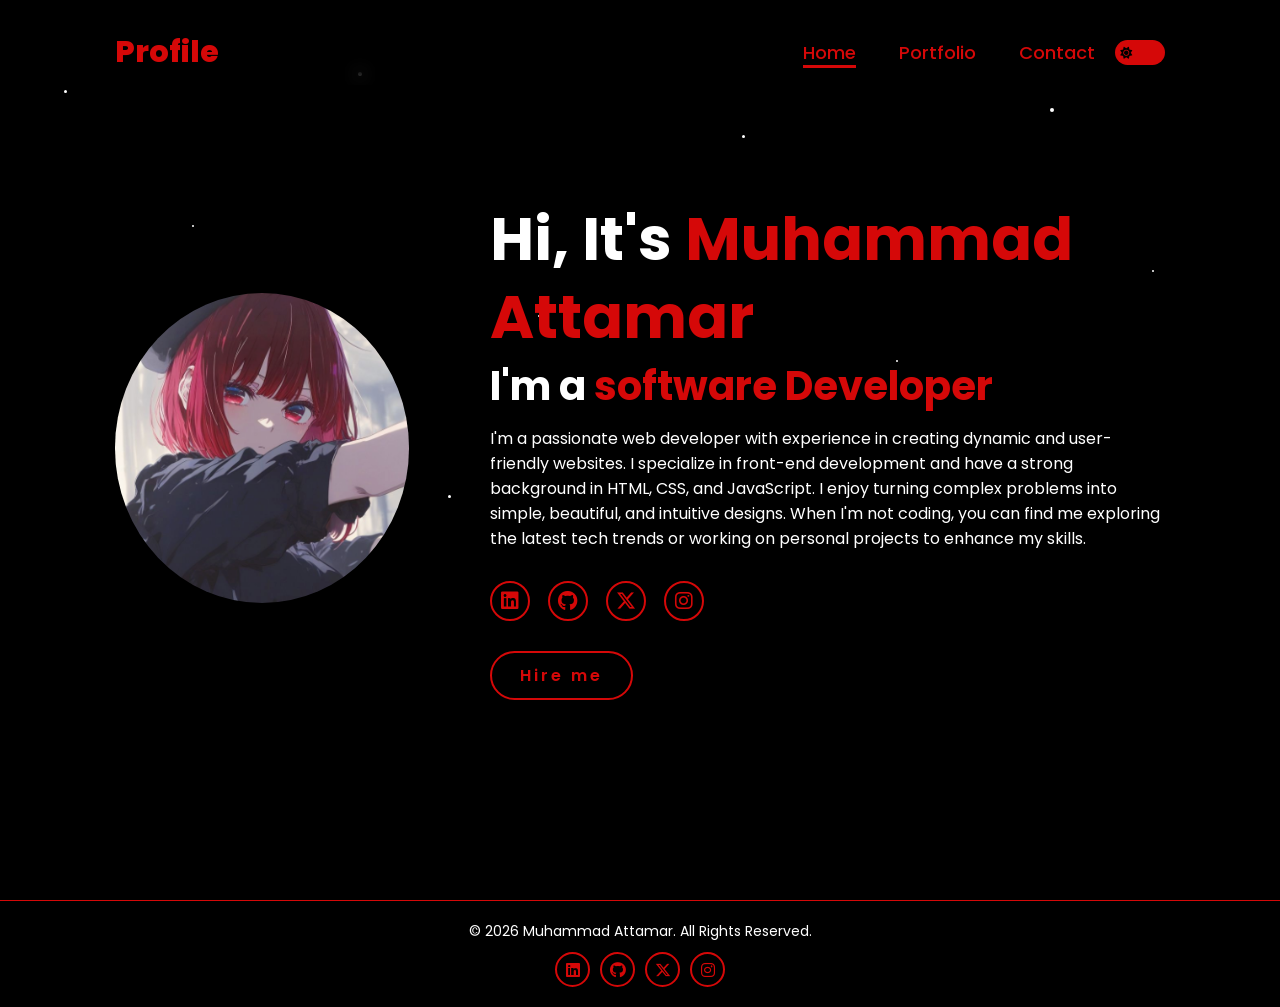
==== commit 048da58f: "Add files via upload" ====
--- a/index.html
+++ b/index.html
@@ -47,6 +47,7 @@
             <i class="fa-solid fa-sun"></i>
             <i class="fa-solid fa-moon"></i>
         </label>
+    </div>
 </header>
 
 
@@ -60,8 +61,7 @@
             <p>I'm a passionate web developer with experience in creating dynamic and user-friendly websites.
                 I specialize in front-end development and have a strong background in HTML, CSS, and JavaScript. 
                 I enjoy turning complex problems into simple, beautiful, and intuitive designs.
-                When I'm not coding, you can find me exploring the latest tech trends or working on personal projects to enhance my skills.</p>
-            </p>
+                When I'm not coding, you can find me exploring the latest tech trends or working on personal projects to enhance my skills.
             </p>
             <div class="social-icons">
                 <a href="https://images.examples.com/wp-content/uploads/2018/04/job-application-letter-sample-1.jpg"><i class="fa-brands fa-linkedin"></i></a>
@@ -79,9 +79,18 @@
 </script>
 
 <div class="page-nav">
-    <a href="contact.html" class="page-btn left">&#8249;</a>
     <a href="portofolio.html" class="page-btn right">&#8250;</a>
 </div>
+
+<footer>
+    <p>&copy; 2026 Muhammad Attamar. All Rights Reserved.</p>
+    <div class="social-icons">
+        <a href="#"><i class="fa-brands fa-linkedin"></i></a>
+        <a href="https://github.com/AttaNgoding"><i class="fa-brands fa-github"></i></a>
+        <a href="#"><i class="fa-brands fa-x-twitter"></i></a>
+        <a href="https://www.instagram.com/attachdf_/"><i class="fa-brands fa-instagram"></i></a>
+    </div>
+</footer>
 
 </body>
 </html>
--- a/style.css
+++ b/style.css
@@ -186,7 +186,7 @@
         border-left: 3px solid var(--accent-color);
         border-bottom: 3px solid var(--accent-color);
         border-bottom-left-radius: 2rem;
-        padding: 1rem solid;
+        padding: 1rem;
         background-color: var(--card-bg);
         border-top: 0.1rem solid rgba(0,0,0,0.1);
     }
@@ -295,7 +295,7 @@
 }
 
 .btn:hover{
-    transform: scale3d(1.03);
+    transform: scale3d(1.03, 1.03, 1.03);
     background-color: var(--accent-color);
     color: var(--bg-color);
     box-shadow: 0 0 25px var(--accent-color);
@@ -861,7 +861,7 @@
         opacity: 1;
         box-shadow: 
             0 0 6px 2px rgba(255,255,255,0.9),
-            4px 0 20px 4px rgba(255,255,255,0.),
+            4px 0 20px 4px rgba(255,255,255,0.4),
             8px 0 40px 8px rgba(213,8,8,0.3),
             15px 0 60px 10px rgba(213,8,8,0.1);
     }
@@ -972,7 +972,7 @@
     }
 }
 
-/* ===== PAGE NAV MOBILE ===== */
+
 .page-nav {
     display: none;
     position: fixed;
@@ -1004,9 +1004,110 @@
     box-shadow: 0 0 25px rgba(213,8,8,0.8);
 }
 
-/* Hanya muncul di mobile */
 @media (max-width: 768px) {
     .page-nav {
         display: flex;
-    }
+        justify-content: space-between;
+    }
+
+    .page-btn.right {
+        margin-left: auto;
+    }
+
+    .page-btn.left {
+        margin-right: auto;
+    }
+}
+
+
+
+@media (max-width: 768px) {
+    .portfolio {
+        padding: 8rem 5% 5rem;
+    }
+
+    .portfolio-container {
+        grid-template-columns: 1fr;
+        max-width: 100%;
+        gap: 10rem;
+        padding-bottom: 8rem;
+    }
+
+    .portfolio-box {
+        width: 100%;
+        height: 200px;
+    }
+}
+
+@media (max-width: 768px) {
+    .page-nav {
+        display: flex;
+        bottom: 20px;
+        padding: 0 30px;
+    }
+
+    .page-btn {
+        width: 50px;
+        height: 50px;
+        font-size: 3rem;
+        line-height: 1;
+    }
+}
+
+
+.page-btn {
+    opacity: 0;
+    animation: btnPop 1.5s ease forwards;
+}
+
+.page-btn.left {
+    animation-delay: 1.3s;
+    transform: translateX(-30px);
+}
+
+.page-btn.right {
+    animation-delay: 1.5s;
+    transform: translateX(30px);
+}
+
+@keyframes btnPop {
+    0% {
+        opacity: 0;
+    }
+    70% {
+        transform: translateX(0) scale(1.2);
+    }
+    100% {
+        opacity: 1;
+        transform: translateX(0) scale(1);
+    }
+}
+
+/* ===== FOOTER ===== */
+footer {
+    position: relative;
+    z-index: 10;
+    text-align: center;
+    padding: 2rem 9%;
+    border-top: 1px solid var(--accent-color);
+    color: var(--text-color);
+    font-size: 1.4rem;
+}
+
+footer p {
+    margin-bottom: 1rem;
+}
+
+footer .social-icons {
+    justify-content: center;
+    display: flex;
+    gap: 1rem;
+    margin: 0;
+}
+
+footer .social-icons a {
+    margin: 0;
+    width: 3.5rem;
+    height: 3.5rem;
+    font-size: 1.6rem;
 }
